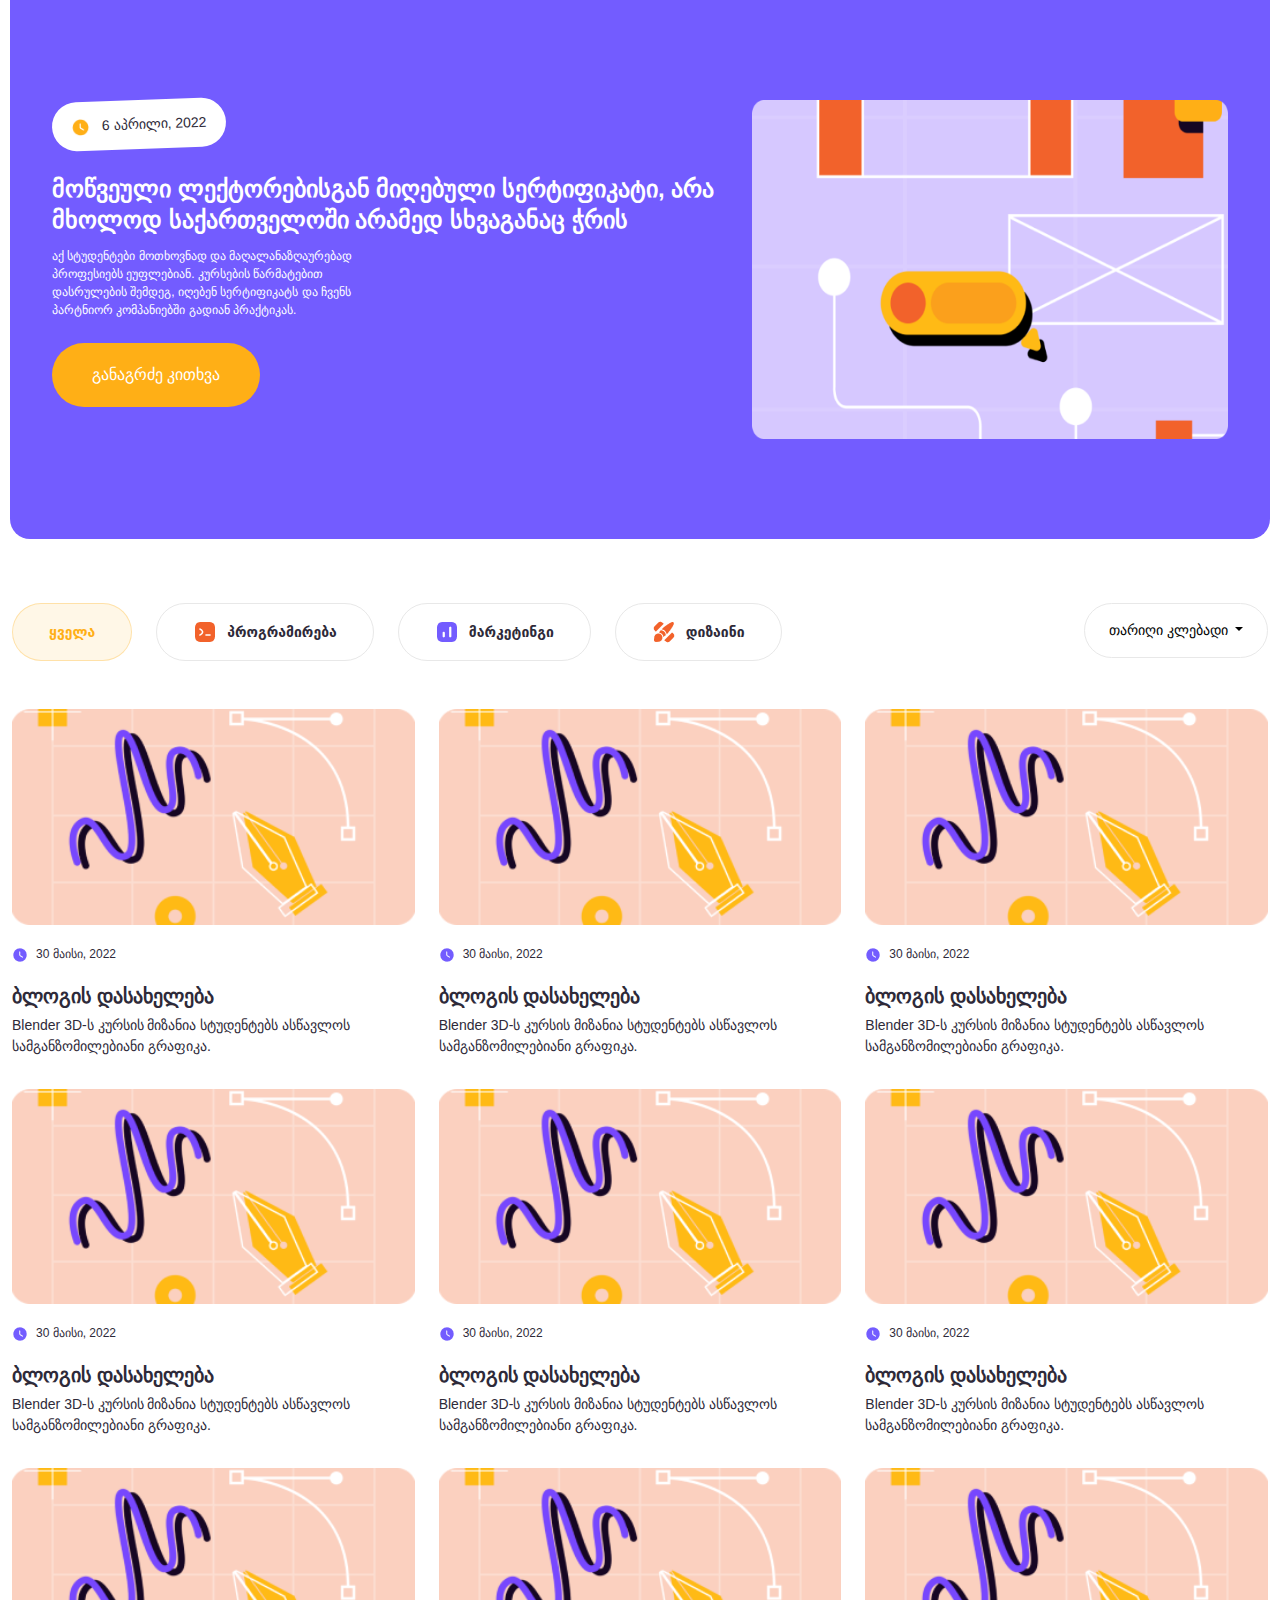
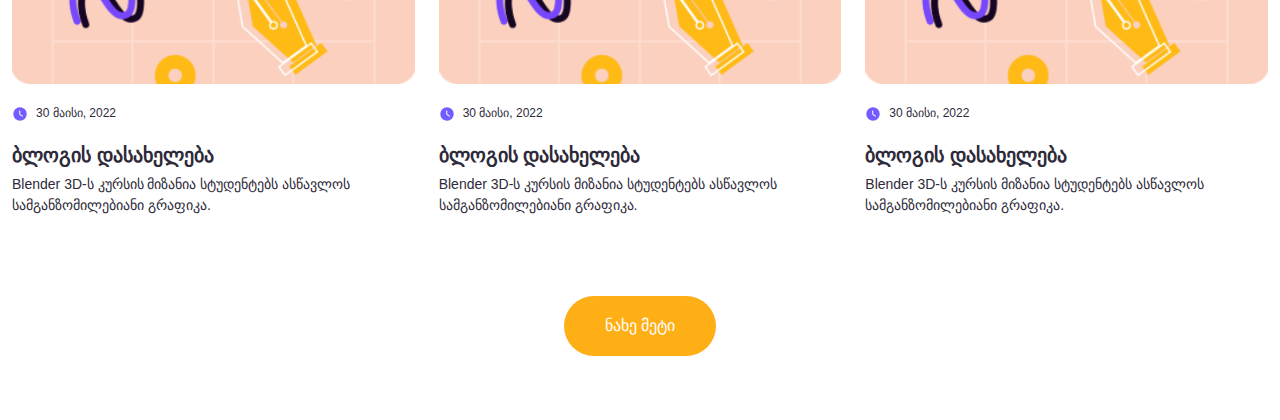
==== pages/Blog.html @ 2114622e "add website" ====
<!DOCTYPE html>
<html lang="en">

<head>
    <meta charset="UTF-8">
    <meta http-equiv="X-UA-Compatible" content="IE=edge">
    <meta name="viewport" content="width=device-width, initial-scale=1.0">

    <!-- Bootstrap css -->
    <link rel="stylesheet" href="../styles/bootstrap.min.css">

    <link rel="stylesheet" href="../styles/blogPage.css">

    <title>Blog</title>
</head>

<body>

   <!-- hero section -->

    <section class="container-fluid">
        <div class="heroSection">
        <div class="row justify-content-between heroDiv">
            <div class="col-xxl-6 col-xl-7 align-self-center">
                <p class="date2"> <img class="clockImg" src="../images/clocky.png" alt=""> 6 აპრილი, 2022</p>
                <p class="heroTitle1">
                    მოწვეული ლექტორებისგან მიღებული სერტიფიკატი, არა მხოლოდ საქართველოში არამედ სხვაგანაც ჭრის</p>
                <p class="col-xl-6 heroTitle2">
                    აქ სტუდენტები მოთხოვნად და მაღალანაზღაურებად პროფესიებს ეუფლებიან. კურსების წარმატებით დასრულების შემდეგ, იღებენ სერტიფიკატს და ჩვენს პარტნიორ კომპანიებში გადიან პრაქტიკას. </p>
                <a href="./blogPage.html"><button class="pageBtn2">განაგრძე კითხვა</button></a>
            </div>
        <div class="col-xxl-6 col-xl-5 col-sm-12 d-flex justify-content-xl-end justify-content-center">
            <img class="mw-100" src="../images/mainIMG.png" alt="">
        </div>
    </div>
</div>
</section>

<!-- Links -->

<div class="container-xxl">
    <div class="row">
    <div class="col-xl-9 col-md-9 firstSection">
        <div class="allLink">
            <a class="allCards" href="#">ყველა</a>
            <a class="prog" href="#"><img class="linkImg" src="../images/pro.png" alt=""> პროგრამირება</a>
            <a class="mar" href="#"><img class="linkImg" src="../images/mark.png" alt=""> მარკეტინგი</a>
            <a class="desin" href="#"><img class="linkImg" src="../images/desi.png" alt=""> დიზაინი</a>
        </div>
    </div>
    <div class="col-xl-3 col-md-3 firstSection">
        <div>

            <div class="dropdown">
                <button class="btn btn-secondary dropdown-toggle dateBtn" type="button" id="dropdownMenuClickableInside" data-bs-toggle="dropdown" data-bs-auto-close="outside" aria-expanded="false">
                    თარიღი კლებადი
                  </button>
                <ul class="dropdown-menu" aria-labelledby="dropdownMenuButton1">
                  <li><a class="dropdown-item" href="#">...</a></li>
                </ul>
              </div>

            </div>
        </div>
    </div>


    <div class="blogTitle">
        <h2>ბლოგი</h2>
    </div>

    <!-- cards -->
    
    <section class="container-xxl containerMargin">
        <div class="row">
            <div class="col-xl-4 col-md-6 col-12">
                <div class="cards">
                    <img src="../images/articlesImg 3.png" class="w-100 artImg" alt="">
                    <span class="clock"><img class="clockImg" src="../images/clock.png" alt="">30 მაისი, 2022</span>
                    <div class="thirdTitle"><h3>ბლოგის დასახელება</h3></div>
                    <p class="articleP">Blender 3D-ს კურსის მიზანია სტუდენტებს ასწავლოს სამგანზომილებიანი გრაფიკა.</p>
                </div>
            </div>
            <div class="col-xl-4 col-md-6 col-12">
                <div class="cards">
                    <img src="../images/articlesImg 3.png" class="w-100 artImg" alt="">
                    <span class="clock"><img class="clockImg" src="../images/clock.png" alt="">30 მაისი, 2022</span>
                    <div class="thirdTitle"><h3>ბლოგის დასახელება</h3></div>
                    <p class="articleP">Blender 3D-ს კურსის მიზანია სტუდენტებს ასწავლოს სამგანზომილებიანი გრაფიკა.</p>
                </div>
            </div>
            <div class="col-xl-4 col-md-6 col-12">
                <div class="cards">
                    <img src="../images/articlesImg 3.png" class="w-100 artImg" alt="">
                    <span class="clock"><img class="clockImg" src="../images/clock.png" alt="">30 მაისი, 2022</span>
                    <div class="thirdTitle"><h3>ბლოგის დასახელება</h3></div>
                    <p class="articleP">Blender 3D-ს კურსის მიზანია სტუდენტებს ასწავლოს სამგანზომილებიანი გრაფიკა.</p>
                </div>
            </div>
            <div class="col-xl-4 col-md-6 col-12">
                <div class="cards">
                    <img src="../images/articlesImg 3.png" class="w-100 artImg" alt="">
                    <span class="clock"><img class="clockImg" src="../images/clock.png" alt="">30 მაისი, 2022</span>
                    <div class="thirdTitle"><h3>ბლოგის დასახელება</h3></div>
                    <p class="articleP">Blender 3D-ს კურსის მიზანია სტუდენტებს ასწავლოს სამგანზომილებიანი გრაფიკა.</p>
                </div>
            </div>
            <div class="col-xl-4 col-md-6 col-12">
                <div class="cards">
                    <img src="../images/articlesImg 3.png" class="w-100 artImg" alt="">
                    <span class="clock"><img class="clockImg" src="../images/clock.png" alt="">30 მაისი, 2022</span>
                    <div class="thirdTitle"><h3>ბლოგის დასახელება</h3></div>
                    <p class="articleP">Blender 3D-ს კურსის მიზანია სტუდენტებს ასწავლოს სამგანზომილებიანი გრაფიკა.</p>
                </div>
            </div>
            <div class="col-xl-4 col-md-6 col-12">
                <div class="cards">
                    <img src="../images/articlesImg 3.png" class="w-100 artImg" alt="">
                    <span class="clock"><img class="clockImg" src="../images/clock.png" alt="">30 მაისი, 2022</span>
                    <div class="thirdTitle"><h3>ბლოგის დასახელება</h3></div>
                    <p class="articleP">Blender 3D-ს კურსის მიზანია სტუდენტებს ასწავლოს სამგანზომილებიანი გრაფიკა.</p>
                </div>
            </div>
            <div class="col-xl-4 col-md-6 col-12">
                <div class="cards">
                    <img src="../images/articlesImg 3.png" class="w-100 artImg" alt="">
                    <span class="clock"><img class="clockImg" src="../images/clock.png" alt="">30 მაისი, 2022</span>
                    <div class="thirdTitle"><h3>ბლოგის დასახელება</h3></div>
                    <p class="articleP">Blender 3D-ს კურსის მიზანია სტუდენტებს ასწავლოს სამგანზომილებიანი გრაფიკა.</p>
                </div>
            </div>
            <div class="col-xl-4 col-md-6 col-12">
                <div class="cards">
                    <img src="../images/articlesImg 3.png" class="w-100 artImg" alt="">
                    <span class="clock"><img class="clockImg" src="../images/clock.png" alt="">30 მაისი, 2022</span>
                    <div class="thirdTitle"><h3>ბლოგის დასახელება</h3></div>
                    <p class="articleP">Blender 3D-ს კურსის მიზანია სტუდენტებს ასწავლოს სამგანზომილებიანი გრაფიკა.</p>
                </div>
            </div>
            <div class="col-xl-4 col-md-6 col-12">
                <div class="cards">
                    <img src="../images/articlesImg 3.png" class="w-100 artImg" alt="">
                    <span class="clock"><img class="clockImg" src="../images/clock.png" alt="">30 მაისი, 2022</span>
                    <div class="thirdTitle"><h3>ბლოგის დასახელება</h3></div>
                    <p class="articleP">Blender 3D-ს კურსის მიზანია სტუდენტებს ასწავლოს სამგანზომილებიანი გრაფიკა.</p>
                </div>
            </div>

        </div>
    </section>


    <div class="d-grid gap-2 col-1 mx-auto justify-content-center">
        <button class="btn btn-primary pageBtn" type="button">ნახე მეტი</button>
    </div>
    

    </div>
</div>


    <!-- Jquery -->
    <script src="../js/jquery.min.js"></script>
    <!-- Bootstrap js-->
    <script src="../js/bootstrap.bundle.min.js"></script>
</body>

</html>
---- styles/blogPage.css ----
@import url('https://free.bboxtype.com/embedfonts/?family=FiraGO:400,500,600,700');


.section-wrapper{
    margin-top: 74px;   
}
/* first section */
.date-wrapper{
    margin-bottom: 16px;
}
.date {
    padding: 14px 19px;
    background: #FAFAFA;
    border-radius: 54.05px;
    margin-bottom: 16px;  
    font-size: 14px;
    font-family: 'FiraGO', sans-serif;
    font-style: normal;
    font-weight: 400;
    line-height: 21px;
    font-feature-settings: 'case' on;
    color: #2E2A39;
}
.firstTitle h1 {
    font-style: normal;
    font-weight: 600;
    font-size: 32px;
    line-height: 42px;
    color: #2E2A39;
    font-feature-settings: 'case' on;
    margin-bottom: 32px;
    font-family: 'FiraGO', sans-serif;
}
.mainImg {
    margin-bottom: 32px;
}
.mainP {
    margin-bottom: 12px;
    font-style: normal;
    font-weight: 400;
    font-size: 14px;
    line-height: 21px;
    color: #2E2A39;
    font-family: 'FiraGO', sans-serif;
}

.containerMargin {
    padding: 0px!important;
}
/* second section */
.dropdown{
    text-align: end;
}
.sliderTitle h2, .linkWrapper h2, .artWrapper h2 {    
    margin-bottom: 32px;
    font-style: normal;
    font-weight: 600;
    font-size: 20px;
    line-height: 30px;
    font-feature-settings: 'case' on;
    color: #2E2A39;
    font-family: 'FiraGO', sans-serif;
}
.links {
    background: #FFFFFF;
    border: 1px solid rgba(46, 42, 57, 0.1);
    border-radius: 20px;
    margin-bottom: 16px;
}
.pro, .markt, .desi {
    padding: 16px;
    border-radius: 34px;
    font-style: normal;
    font-weight: 600;
    font-size: 14px;
    align-items: center;
    text-decoration: none;
    border: 1px solid #E8E8E8;
    color: #2E2A39;
    font-family: 'FiraGO', sans-serif;
    font-feature-settings: "case" on;
    display: flex;
}
.linkWrapper, .artWrapper{
    margin: 32px;
}
.allwrap { 
    display: flex;
    flex-wrap: wrap;
    gap: 10px 5px;
}
.linkImg {
    margin-right: 10px;
}


/* articles */


.articles {
    background: #FFFFFF;
    border: 1px solid rgba(46, 42, 57, 0.1);
    border-radius: 20px;
}
.artImg {   
    margin-bottom: 16px;
}
.thirdTitle h3 {
    font-style: normal;
    font-weight: 600;
    font-size: 20px;
    line-height:30px;
    color: #2E2A39;
    font-family: 'FiraGO', sans-serif;
    margin-bottom: 4px;
    margin-top: 16px;
    font-feature-settings: "case" on;
}
.clock {
    font-style: normal;
    font-weight: 400;
    font-size: 12px;
    line-height: 18px;
    font-family: 'FiraGO', sans-serif; 
    color: #2E2A39;  
}
.clockImg {
    margin-right: 8px;
}
.articleP {
    font-style: normal;
    font-weight: 400;
    font-size: 14px;
    line-height: 21px;
    margin-bottom: 32px;
    font-family: 'FiraGO', sans-serif;
    color: #2E2A39;
}

@media only screen and (max-width: 991px) {
	.left_container, .right_widget {
		width:100%;
	}
    .articles, .links {
        display: none;
    }
    .firstTitle h1 {
        font-size: 24px;
        line-height: 31px;
    }
    .mainP {
        font-size: 14px;
    }
    .thirdTitle h3 {
        font-size: 16px;
    }
    .articleP {
        font-size: 12px;
    }
    .firstSection {
        display: none;
    }
}
@media only screen and (min-width: 992px) {
	.left_container{
		width: calc(100% - 432px);
	}
	.right_widget  {
		width:432px;
	}
    .slider {
        display: none;
    }
    .blogTitle {
        display: none;
    }
    .heroNone {
        display: none;
    }
}

.sliderTitle h2 {
    margin-top: 64px;
}

li#splide01-slide01, li#splide01-slide02, li#splide01-slide03 {
    margin-right: 12px;
}
button.splide__pagination__page.is-active {
    background: #FFAF16;
}




/*  second page */

/* links */
.allLink {
    display: flex;
    flex-wrap: wrap;
    margin-bottom: 48px;
}
.allLink a {
    margin-right: 24px;
}
.allCards, .prog, .mar, .desin {
    padding: 16px 36px;
    border-radius: 34px;
    font-style: normal;
    font-weight: 600;
    font-size: 14px;
    line-height: 17px;
    display: flex;
    align-items: center;
    text-decoration: none;
    color: #2E2A39;
}

/* cards */

.allCards {
    border: 1px solid rgba(255, 175, 22, 0.3);
    background: rgba(255, 175, 22, 0.1);
    color: #FFAF16;
}

.prog, .mar, .desin {
    border: 1px solid #E8E8E8;
    color: #2E2A39;;
}

.firstThree, .secondThree, .thirdThree  {
    display: flex;
    
}
.pageBtn {
    background: #FFAF16;
    border-radius: 40px;
    border: none;
    width: 152px;
    height: 60px;
    font-family: 'FiraGO', sans-serif;
    font-feature-settings: "case" on;
    margin-top: 48px;
    color: #FFFFFF;
    margin-bottom: 64px;
}
.blogTitle h2 {
    font-style: normal;
    font-weight: 600;
    font-size: 24px;
    line-height: 31px;
    font-feature-settings: 'case' on;
    color: #2E2A39;
    font-family: 'FiraGO', sans-serif;
    margin-left: 10px;
}
.dateBtn {
   
    Padding: 16px 24px;
    border: 1px solid #E8E8E8;
    border-radius: 46px;
    color: #000000;
    background: none;
    font-style: normal;
    font-weight: 400;
    font-size: 14px;
    line-height: 21px;
    font-family: 'FiraGO', sans-serif;
    font-feature-settings: 'case' on;
    box-shadow: unset!important;
}
.dateBtn:hover {
    background: none;
    color: #2E2A39;
    border: 1px solid #E8E8E8;
}
.dateBtn:focus {
    background: none;
    color: #2E2A39;
}



/* hero section */

.heroDiv {
    background-color: #735CFF;
    border-radius: 0px 0px 20px 20px;
	padding: 100px 30px;
}
.heroSection {
    margin: 0px 10px 64px 10px;
}


.heroTitle1 {
   font-style: normal;
   font-weight: 600;
   font-size: 24px;
   line-height: 31px;
   font-family: 'FiraGO', sans-serif;
   font-feature-settings: 'case' on;
   color: #FFFFFF;
   margin-bottom: 12px;
}
.heroTitle2 {
   font-style: normal;
   font-weight: 400;
   font-size: 12px;
   line-height: 18px;
   font-family: 'FiraGO', sans-serif;
   color: #FFFFFF;
   margin-bottom: 24px;
}
.pageBtn2 {
    background: #FFAF16;
    border-radius: 40px;
    border: none;
    padding: 20px 40px;
    font-family: 'FiraGO', sans-serif;
    font-feature-settings: "case" on;
    color: #FFFFFF;
    margin-bottom: 32px;
}
.date2 {
    padding: 14px 19px;
    background: #FFFFFF;
    border-radius: 54.05px;  
    font-size: 14px;
    font-family: 'FiraGO', sans-serif;
    font-style: normal;
    font-weight: 400;
    line-height: 21px;
    font-feature-settings: 'case' on;
    color: #2E2A39;
    transform: rotate(-2deg);
    display: inline-block;
    margin-bottom: 24px;
}


@media only screen and (max-width: 991px) {
    .heroDiv {
        padding: 38px 0px 12px 0px;
        border-radius: 0px 0px 24px 24px;
    }
}
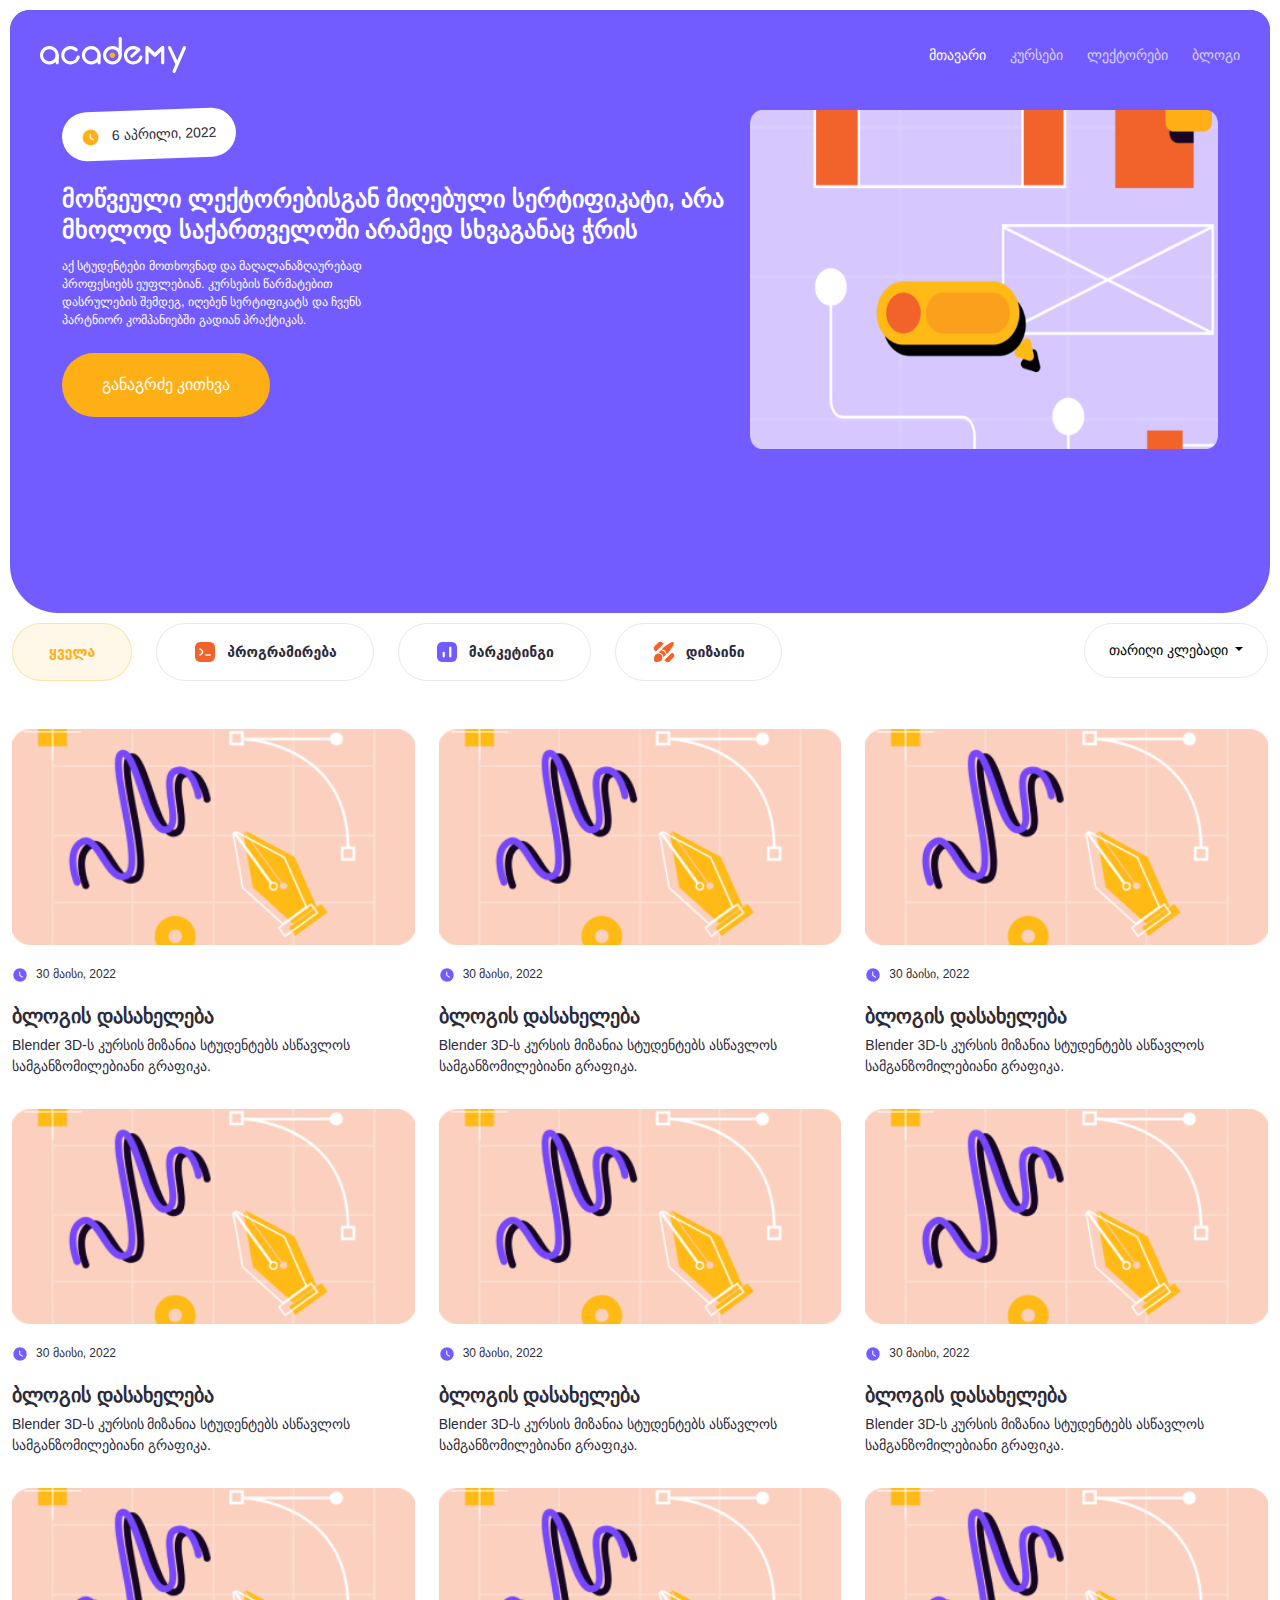
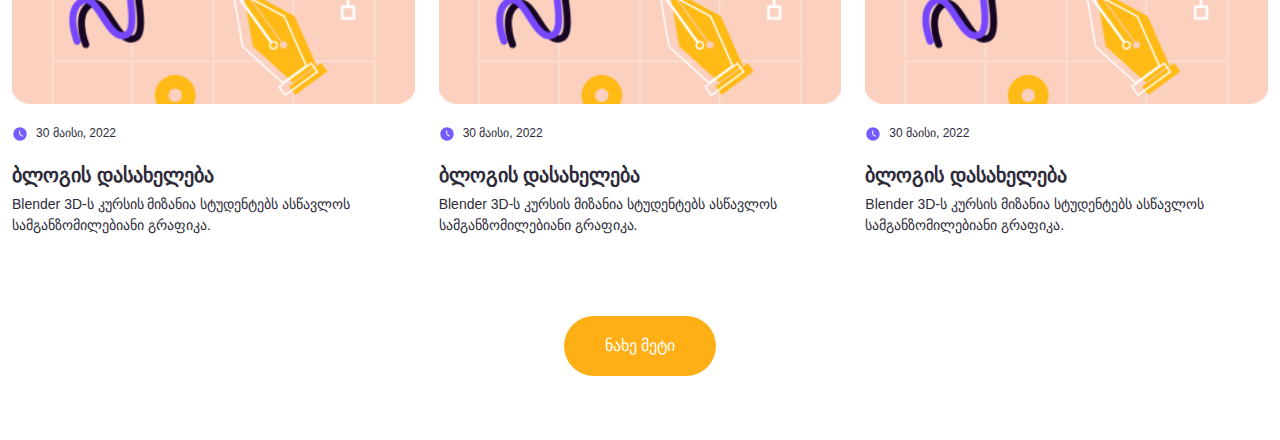
==== commit 5b24ed62: "Add files via upload" ====
--- a/pages/Blog.html
+++ b/pages/Blog.html
@@ -1,168 +1,238 @@
-<!DOCTYPE html>
-<html lang="en">
-
-<head>
-    <meta charset="UTF-8">
-    <meta http-equiv="X-UA-Compatible" content="IE=edge">
-    <meta name="viewport" content="width=device-width, initial-scale=1.0">
-
-    <!-- Bootstrap css -->
-    <link rel="stylesheet" href="../styles/bootstrap.min.css">
-
-    <link rel="stylesheet" href="../styles/blogPage.css">
-
-    <title>Blog</title>
-</head>
-
-<body>
-
-   <!-- hero section -->
-
-    <section class="container-fluid">
-        <div class="heroSection">
-        <div class="row justify-content-between heroDiv">
-            <div class="col-xxl-6 col-xl-7 align-self-center">
-                <p class="date2"> <img class="clockImg" src="../images/clocky.png" alt=""> 6 აპრილი, 2022</p>
-                <p class="heroTitle1">
-                    მოწვეული ლექტორებისგან მიღებული სერტიფიკატი, არა მხოლოდ საქართველოში არამედ სხვაგანაც ჭრის</p>
-                <p class="col-xl-6 heroTitle2">
-                    აქ სტუდენტები მოთხოვნად და მაღალანაზღაურებად პროფესიებს ეუფლებიან. კურსების წარმატებით დასრულების შემდეგ, იღებენ სერტიფიკატს და ჩვენს პარტნიორ კომპანიებში გადიან პრაქტიკას. </p>
-                <a href="./blogPage.html"><button class="pageBtn2">განაგრძე კითხვა</button></a>
-            </div>
-        <div class="col-xxl-6 col-xl-5 col-sm-12 d-flex justify-content-xl-end justify-content-center">
-            <img class="mw-100" src="../images/mainIMG.png" alt="">
-        </div>
-    </div>
-</div>
-</section>
-
-<!-- Links -->
-
-<div class="container-xxl">
-    <div class="row">
-    <div class="col-xl-9 col-md-9 firstSection">
-        <div class="allLink">
-            <a class="allCards" href="#">ყველა</a>
-            <a class="prog" href="#"><img class="linkImg" src="../images/pro.png" alt=""> პროგრამირება</a>
-            <a class="mar" href="#"><img class="linkImg" src="../images/mark.png" alt=""> მარკეტინგი</a>
-            <a class="desin" href="#"><img class="linkImg" src="../images/desi.png" alt=""> დიზაინი</a>
-        </div>
-    </div>
-    <div class="col-xl-3 col-md-3 firstSection">
-        <div>
-
-            <div class="dropdown">
-                <button class="btn btn-secondary dropdown-toggle dateBtn" type="button" id="dropdownMenuClickableInside" data-bs-toggle="dropdown" data-bs-auto-close="outside" aria-expanded="false">
-                    თარიღი კლებადი
-                  </button>
-                <ul class="dropdown-menu" aria-labelledby="dropdownMenuButton1">
-                  <li><a class="dropdown-item" href="#">...</a></li>
-                </ul>
-              </div>
-
-            </div>
-        </div>
-    </div>
-
-
-    <div class="blogTitle">
-        <h2>ბლოგი</h2>
-    </div>
-
-    <!-- cards -->
-    
-    <section class="container-xxl containerMargin">
-        <div class="row">
-            <div class="col-xl-4 col-md-6 col-12">
-                <div class="cards">
-                    <img src="../images/articlesImg 3.png" class="w-100 artImg" alt="">
-                    <span class="clock"><img class="clockImg" src="../images/clock.png" alt="">30 მაისი, 2022</span>
-                    <div class="thirdTitle"><h3>ბლოგის დასახელება</h3></div>
-                    <p class="articleP">Blender 3D-ს კურსის მიზანია სტუდენტებს ასწავლოს სამგანზომილებიანი გრაფიკა.</p>
-                </div>
-            </div>
-            <div class="col-xl-4 col-md-6 col-12">
-                <div class="cards">
-                    <img src="../images/articlesImg 3.png" class="w-100 artImg" alt="">
-                    <span class="clock"><img class="clockImg" src="../images/clock.png" alt="">30 მაისი, 2022</span>
-                    <div class="thirdTitle"><h3>ბლოგის დასახელება</h3></div>
-                    <p class="articleP">Blender 3D-ს კურსის მიზანია სტუდენტებს ასწავლოს სამგანზომილებიანი გრაფიკა.</p>
-                </div>
-            </div>
-            <div class="col-xl-4 col-md-6 col-12">
-                <div class="cards">
-                    <img src="../images/articlesImg 3.png" class="w-100 artImg" alt="">
-                    <span class="clock"><img class="clockImg" src="../images/clock.png" alt="">30 მაისი, 2022</span>
-                    <div class="thirdTitle"><h3>ბლოგის დასახელება</h3></div>
-                    <p class="articleP">Blender 3D-ს კურსის მიზანია სტუდენტებს ასწავლოს სამგანზომილებიანი გრაფიკა.</p>
-                </div>
-            </div>
-            <div class="col-xl-4 col-md-6 col-12">
-                <div class="cards">
-                    <img src="../images/articlesImg 3.png" class="w-100 artImg" alt="">
-                    <span class="clock"><img class="clockImg" src="../images/clock.png" alt="">30 მაისი, 2022</span>
-                    <div class="thirdTitle"><h3>ბლოგის დასახელება</h3></div>
-                    <p class="articleP">Blender 3D-ს კურსის მიზანია სტუდენტებს ასწავლოს სამგანზომილებიანი გრაფიკა.</p>
-                </div>
-            </div>
-            <div class="col-xl-4 col-md-6 col-12">
-                <div class="cards">
-                    <img src="../images/articlesImg 3.png" class="w-100 artImg" alt="">
-                    <span class="clock"><img class="clockImg" src="../images/clock.png" alt="">30 მაისი, 2022</span>
-                    <div class="thirdTitle"><h3>ბლოგის დასახელება</h3></div>
-                    <p class="articleP">Blender 3D-ს კურსის მიზანია სტუდენტებს ასწავლოს სამგანზომილებიანი გრაფიკა.</p>
-                </div>
-            </div>
-            <div class="col-xl-4 col-md-6 col-12">
-                <div class="cards">
-                    <img src="../images/articlesImg 3.png" class="w-100 artImg" alt="">
-                    <span class="clock"><img class="clockImg" src="../images/clock.png" alt="">30 მაისი, 2022</span>
-                    <div class="thirdTitle"><h3>ბლოგის დასახელება</h3></div>
-                    <p class="articleP">Blender 3D-ს კურსის მიზანია სტუდენტებს ასწავლოს სამგანზომილებიანი გრაფიკა.</p>
-                </div>
-            </div>
-            <div class="col-xl-4 col-md-6 col-12">
-                <div class="cards">
-                    <img src="../images/articlesImg 3.png" class="w-100 artImg" alt="">
-                    <span class="clock"><img class="clockImg" src="../images/clock.png" alt="">30 მაისი, 2022</span>
-                    <div class="thirdTitle"><h3>ბლოგის დასახელება</h3></div>
-                    <p class="articleP">Blender 3D-ს კურსის მიზანია სტუდენტებს ასწავლოს სამგანზომილებიანი გრაფიკა.</p>
-                </div>
-            </div>
-            <div class="col-xl-4 col-md-6 col-12">
-                <div class="cards">
-                    <img src="../images/articlesImg 3.png" class="w-100 artImg" alt="">
-                    <span class="clock"><img class="clockImg" src="../images/clock.png" alt="">30 მაისი, 2022</span>
-                    <div class="thirdTitle"><h3>ბლოგის დასახელება</h3></div>
-                    <p class="articleP">Blender 3D-ს კურსის მიზანია სტუდენტებს ასწავლოს სამგანზომილებიანი გრაფიკა.</p>
-                </div>
-            </div>
-            <div class="col-xl-4 col-md-6 col-12">
-                <div class="cards">
-                    <img src="../images/articlesImg 3.png" class="w-100 artImg" alt="">
-                    <span class="clock"><img class="clockImg" src="../images/clock.png" alt="">30 მაისი, 2022</span>
-                    <div class="thirdTitle"><h3>ბლოგის დასახელება</h3></div>
-                    <p class="articleP">Blender 3D-ს კურსის მიზანია სტუდენტებს ასწავლოს სამგანზომილებიანი გრაფიკა.</p>
-                </div>
-            </div>
-
-        </div>
-    </section>
-
-
-    <div class="d-grid gap-2 col-1 mx-auto justify-content-center">
-        <button class="btn btn-primary pageBtn" type="button">ნახე მეტი</button>
-    </div>
-    
-
-    </div>
-</div>
-
-
-    <!-- Jquery -->
-    <script src="../js/jquery.min.js"></script>
-    <!-- Bootstrap js-->
-    <script src="../js/bootstrap.bundle.min.js"></script>
-</body>
-
+<!DOCTYPE html>
+<html lang="en">
+
+<head>
+    <meta charset="UTF-8">
+    <meta http-equiv="X-UA-Compatible" content="IE=edge">
+    <meta name="viewport" content="width=device-width, initial-scale=1.0">
+
+    <!-- Bootstrap css -->
+    <link rel="stylesheet" href="../styles/bootstrap.min.css">
+
+    <link rel="stylesheet" href="../styles/blogPage.css">
+    <link rel="stylesheet" href="../styles/styles.css">
+
+    <title>Blog</title>
+    <link rel="icon" href="../images/academy-png-2.png">
+</head>
+
+<body>
+
+   <!-- hero section -->
+   <header class="wa-header">
+    <nav class="navbar wa-navbar navbar-expand-sm hide-on-scroll">
+        <div class="container-fluid">
+            <a class="navbar-brand" href="#">
+                <div class="logo-primary"></div>
+            </a>
+            <button class="navbar-toggler" type="button" data-bs-toggle="offcanvas"
+                data-bs-target="#wa-navbar-offcanvas" aria-controls="wa-navbar-offcanvas">
+                <span class="icon burger-i"></span>
+            </button>
+            <div class="offcanvas offcanvas-end" tabindex="-1" id="wa-navbar-offcanvas">
+                <div class="offcanvas-header">
+                    <div class="logo-primary"></div>
+                    <button type="button" class="wa-btn-close" data-bs-dismiss="offcanvas"
+                        aria-label="Close"></button>
+                </div>
+                <div class="offcanvas-body">
+                    <ul class="navbar-nav ms-sm-auto">
+                        <li class="nav-item">
+                            <a class="nav-link active" aria-current="page" href="./home.html">მთავარი</a>
+                        </li>
+
+                        <li class="nav-item">
+                            <a class="nav-link" aria-current="page" href="./courses.html">კურსები</a>
+                        </li>
+
+                        <li class="nav-item">
+                            <a class="nav-link" aria-current="page" href="./lecturers.html">ლექტორები</a>
+                        </li>
+
+                        <li class="nav-item">
+                            <a class="nav-link" aria-current="page" href="./Blog.html">ბლოგი</a>
+                        </li>
+                    </ul>
+                </div>
+                <div class="offcanvas-footer wa-social-medias">
+                    <a href="#" class="wa-btn wa-btn-outlined wa-btn-round">
+                        <div class="icon facebook-i"></div>
+                    </a>
+                    <a href="#" class="wa-btn wa-btn-outlined wa-btn-round">
+                        <div class="icon youtube-i"></div>
+                    </a>
+                    <a href="#" class="wa-btn wa-btn-outlined wa-btn-round">
+                        <div class="icon instagram-i"></div>
+                    </a>
+                    <a href="#" class="wa-btn wa-btn-outlined wa-btn-round">
+                        <div class="icon linkedin-i"></div>
+                    </a>
+                </div>
+            </div>
+        </div>
+    </nav>
+
+
+
+
+    <section class="container-fluid">
+        <div class="heroSection">
+        <div class="row justify-content-between heroDiv">
+            <div class="col-xxl-6 col-xl-7 align-self-center">
+                <p class="date2"> <img class="clockImg" src="../images/clocky.png" alt=""> 6 აპრილი, 2022</p>
+                <p class="heroTitle1">
+                    მოწვეული ლექტორებისგან მიღებული სერტიფიკატი, არა მხოლოდ საქართველოში არამედ სხვაგანაც ჭრის</p>
+                <p class="col-xl-6 heroTitle2">
+                    აქ სტუდენტები მოთხოვნად და მაღალანაზღაურებად პროფესიებს ეუფლებიან. კურსების წარმატებით დასრულების შემდეგ, იღებენ სერტიფიკატს და ჩვენს პარტნიორ კომპანიებში გადიან პრაქტიკას. </p>
+                <a href="./blogPage.html"><button class="pageBtn2">განაგრძე კითხვა</button></a>
+            </div>
+        <div class="col-xxl-6 col-xl-5 col-sm-12 d-flex justify-content-xl-end justify-content-center">
+            <img class="mw-100" src="../images/mainIMG.png" alt="">
+        </div>
+    </div>
+</div>
+</section>
+</header>
+
+<!-- Links -->
+
+<div class="container-xxl">
+    <div class="row">
+    <div class="col-xl-9 col-md-9 firstSection">
+        <div class="allLink">
+            <a class="allCards" href="#">ყველა</a>
+            <a class="prog" href="#"><img class="linkImg" src="../images/pro.png" alt=""> პროგრამირება</a>
+            <a class="mar" href="#"><img class="linkImg" src="../images/mark.png" alt=""> მარკეტინგი</a>
+            <a class="desin" href="#"><img class="linkImg" src="../images/desi.png" alt=""> დიზაინი</a>
+        </div>
+    </div>
+    <div class="col-xl-3 col-md-3 firstSection">
+        <div>
+
+            <div class="dropdown">
+                <button class="btn btn-secondary dropdown-toggle dateBtn" type="button" id="dropdownMenuClickableInside" data-bs-toggle="dropdown" data-bs-auto-close="outside" aria-expanded="false">
+                    თარიღი კლებადი
+                  </button>
+                <ul class="dropdown-menu" aria-labelledby="dropdownMenuButton1">
+                  <li><a class="dropdown-item" href="#">...</a></li>
+                </ul>
+              </div>
+
+            </div>
+        </div>
+    </div>
+
+
+    <div class="blogTitle">
+        <h2>ბლოგი</h2>
+    </div>
+
+    <!-- cards -->
+    
+    <section class="container-xxl containerMargin">
+        <div class="row">
+            <div class="col-xl-4 col-md-6 col-12">
+                <div class="cards">
+                    <img src="../images/articlesImg 3.png" class="w-100 artImg" alt="">
+                    <span class="clock"><img class="clockImg" src="../images/clock.png" alt="">30 მაისი, 2022</span>
+                    <div class="thirdTitle"><h3>ბლოგის დასახელება</h3></div>
+                    <p class="articleP">Blender 3D-ს კურსის მიზანია სტუდენტებს ასწავლოს სამგანზომილებიანი გრაფიკა.</p>
+                </div>
+            </div>
+            <div class="col-xl-4 col-md-6 col-12">
+                <div class="cards">
+                    <img src="../images/articlesImg 3.png" class="w-100 artImg" alt="">
+                    <span class="clock"><img class="clockImg" src="../images/clock.png" alt="">30 მაისი, 2022</span>
+                    <div class="thirdTitle"><h3>ბლოგის დასახელება</h3></div>
+                    <p class="articleP">Blender 3D-ს კურსის მიზანია სტუდენტებს ასწავლოს სამგანზომილებიანი გრაფიკა.</p>
+                </div>
+            </div>
+            <div class="col-xl-4 col-md-6 col-12">
+                <div class="cards">
+                    <img src="../images/articlesImg 3.png" class="w-100 artImg" alt="">
+                    <span class="clock"><img class="clockImg" src="../images/clock.png" alt="">30 მაისი, 2022</span>
+                    <div class="thirdTitle"><h3>ბლოგის დასახელება</h3></div>
+                    <p class="articleP">Blender 3D-ს კურსის მიზანია სტუდენტებს ასწავლოს სამგანზომილებიანი გრაფიკა.</p>
+                </div>
+            </div>
+            <div class="col-xl-4 col-md-6 col-12">
+                <div class="cards">
+                    <img src="../images/articlesImg 3.png" class="w-100 artImg" alt="">
+                    <span class="clock"><img class="clockImg" src="../images/clock.png" alt="">30 მაისი, 2022</span>
+                    <div class="thirdTitle"><h3>ბლოგის დასახელება</h3></div>
+                    <p class="articleP">Blender 3D-ს კურსის მიზანია სტუდენტებს ასწავლოს სამგანზომილებიანი გრაფიკა.</p>
+                </div>
+            </div>
+            <div class="col-xl-4 col-md-6 col-12">
+                <div class="cards">
+                    <img src="../images/articlesImg 3.png" class="w-100 artImg" alt="">
+                    <span class="clock"><img class="clockImg" src="../images/clock.png" alt="">30 მაისი, 2022</span>
+                    <div class="thirdTitle"><h3>ბლოგის დასახელება</h3></div>
+                    <p class="articleP">Blender 3D-ს კურსის მიზანია სტუდენტებს ასწავლოს სამგანზომილებიანი გრაფიკა.</p>
+                </div>
+            </div>
+            <div class="col-xl-4 col-md-6 col-12">
+                <div class="cards">
+                    <img src="../images/articlesImg 3.png" class="w-100 artImg" alt="">
+                    <span class="clock"><img class="clockImg" src="../images/clock.png" alt="">30 მაისი, 2022</span>
+                    <div class="thirdTitle"><h3>ბლოგის დასახელება</h3></div>
+                    <p class="articleP">Blender 3D-ს კურსის მიზანია სტუდენტებს ასწავლოს სამგანზომილებიანი გრაფიკა.</p>
+                </div>
+            </div>
+            <div class="col-xl-4 col-md-6 col-12">
+                <div class="cards">
+                    <img src="../images/articlesImg 3.png" class="w-100 artImg" alt="">
+                    <span class="clock"><img class="clockImg" src="../images/clock.png" alt="">30 მაისი, 2022</span>
+                    <div class="thirdTitle"><h3>ბლოგის დასახელება</h3></div>
+                    <p class="articleP">Blender 3D-ს კურსის მიზანია სტუდენტებს ასწავლოს სამგანზომილებიანი გრაფიკა.</p>
+                </div>
+            </div>
+            <div class="col-xl-4 col-md-6 col-12">
+                <div class="cards">
+                    <img src="../images/articlesImg 3.png" class="w-100 artImg" alt="">
+                    <span class="clock"><img class="clockImg" src="../images/clock.png" alt="">30 მაისი, 2022</span>
+                    <div class="thirdTitle"><h3>ბლოგის დასახელება</h3></div>
+                    <p class="articleP">Blender 3D-ს კურსის მიზანია სტუდენტებს ასწავლოს სამგანზომილებიანი გრაფიკა.</p>
+                </div>
+            </div>
+            <div class="col-xl-4 col-md-6 col-12">
+                <div class="cards">
+                    <img src="../images/articlesImg 3.png" class="w-100 artImg" alt="">
+                    <span class="clock"><img class="clockImg" src="../images/clock.png" alt="">30 მაისი, 2022</span>
+                    <div class="thirdTitle"><h3>ბლოგის დასახელება</h3></div>
+                    <p class="articleP">Blender 3D-ს კურსის მიზანია სტუდენტებს ასწავლოს სამგანზომილებიანი გრაფიკა.</p>
+                </div>
+            </div>
+
+        </div>
+    </section>
+
+
+    <div class="d-grid gap-2 col-1 mx-auto justify-content-center">
+        <button class="btn btn-primary pageBtn" type="button">ნახე მეტი</button>
+    </div>
+    
+
+    </div>
+</div>
+
+
+<script> 
+     window.addEventListener("scroll", function() {
+  
+  if (window.scrollY > 0) {
+      document.body.classList.add("scrolled");
+  } else {
+      document.body.classList.remove("scrolled");
+  }
+}); 
+</script>
+
+
+    <!-- Jquery -->
+    <script src="../js/jquery.min.js"></script>
+    <!-- Bootstrap js-->
+    <script src="../js/bootstrap.bundle.min.js"></script>
+</body>
+
 </html>